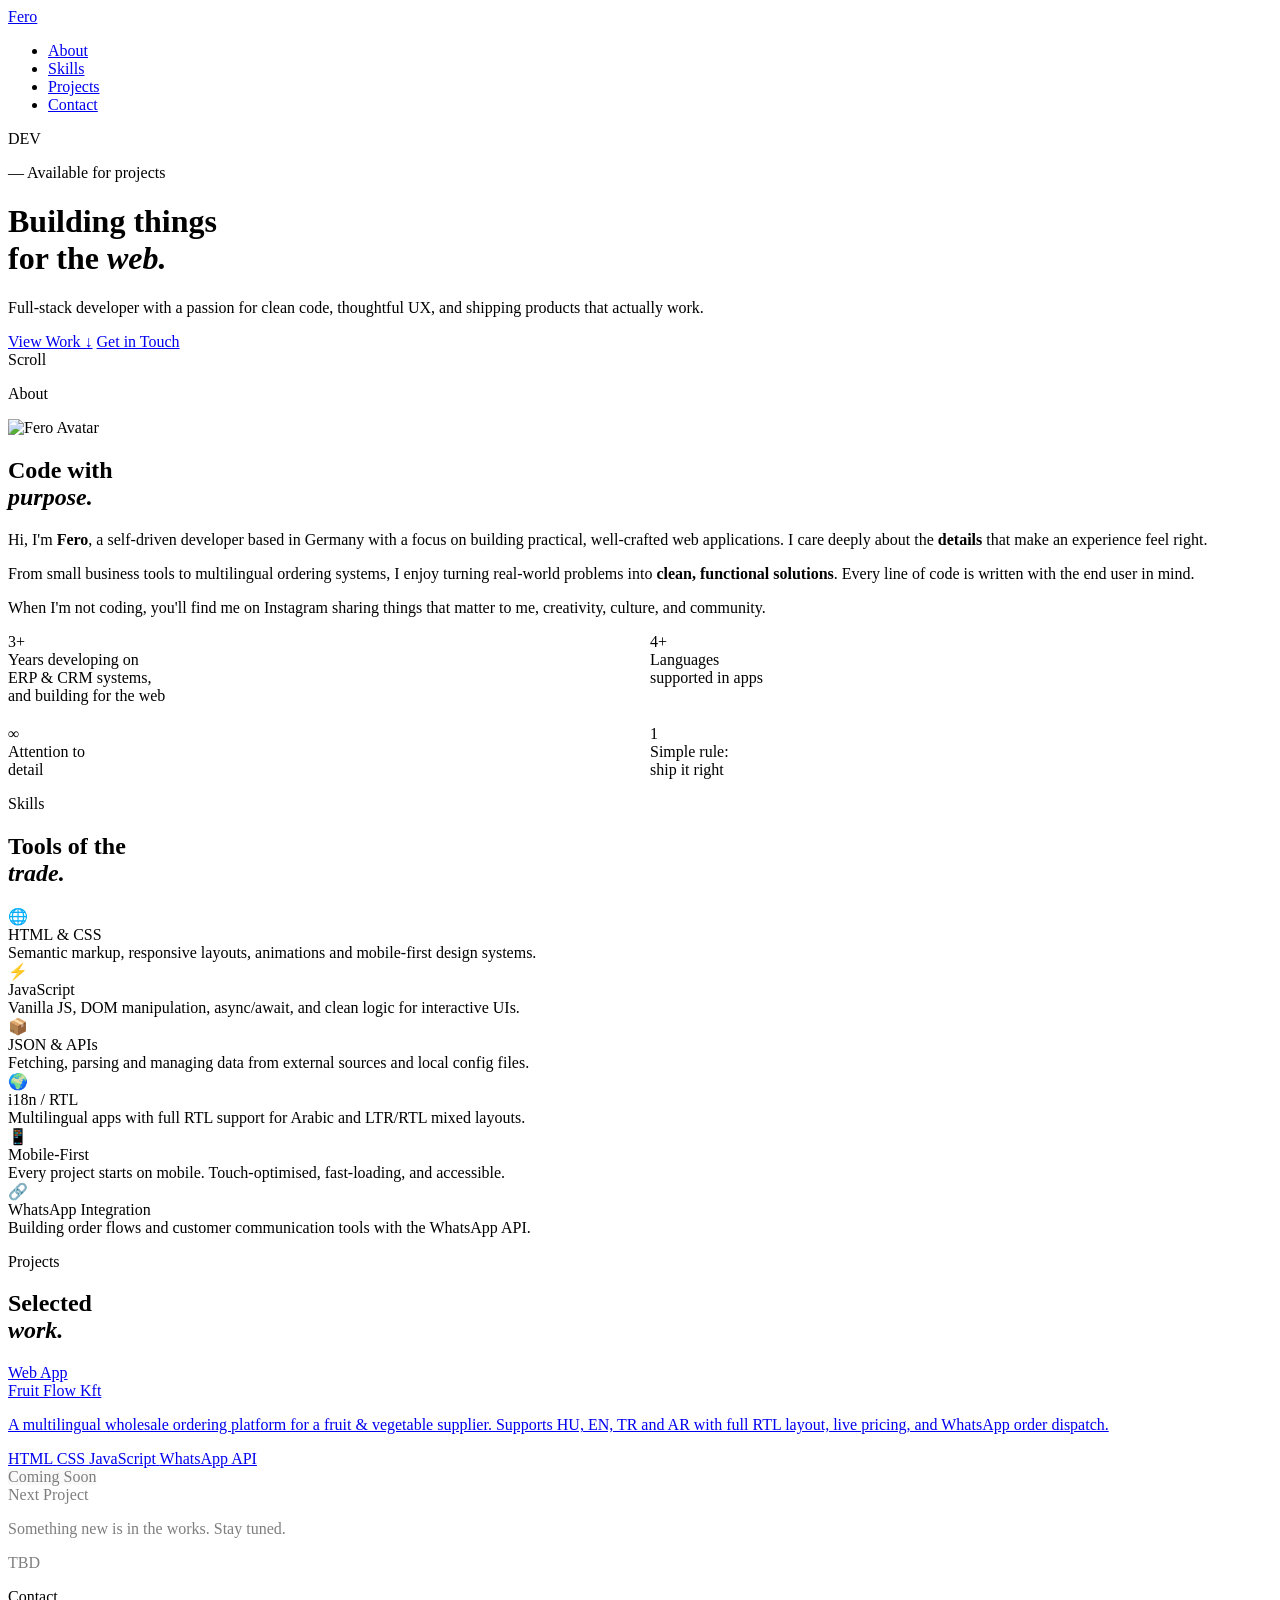
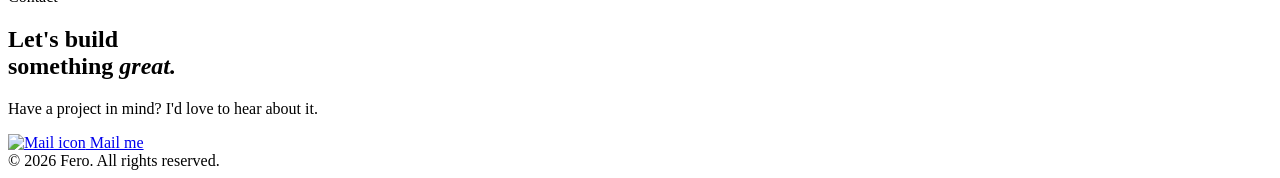
==== index.html @ 8ce37010 "Rename dev.html to index.html" ====
<!DOCTYPE html>
<html lang="en">

<head>
  <meta charset="UTF-8" />
  <meta name="viewport" content="width=device-width, initial-scale=1" />
  <title>Fero — Developer</title>
  <link rel="preconnect" href="https://fonts.googleapis.com">
  <link rel="preconnect" href="https://fonts.gstatic.com" crossorigin>
  <link
    href="https://fonts.googleapis.com/css2?family=DM+Serif+Display:ital@0;1&family=DM+Mono:wght@400;500&family=DM+Sans:wght@300;400;500;600&display=swap"
    rel="stylesheet">
  <link rel="stylesheet" href="CSS/dev.css"/>

</head>

<body>

  <nav id="mainNav">
    <a href="#" class="nav-logo">Fero</a>


    <!-- Switch -->
    <!-- <label class="switch">
    <input type="checkbox" id="mySwitch">
    <span class="slider"></span>
  </label> -->


    <ul class="nav-links">
      <li><a href="#about">About</a></li>
      <li><a href="#skills">Skills</a></li>
      <li><a href="#projects">Projects</a></li>
      <li><a href="#contact">Contact</a></li>
    </ul>
  </nav>

  <div class="hero" id="hero">
    <div class="hero-bg-text">DEV</div>
    <p class="hero-eyebrow">— Available for projects</p>
    <h1 class="hero-title">
      Building things<br>
      for the <em>web.</em>
    </h1>
    <p class="hero-sub">
      Full-stack developer with a passion for clean code, thoughtful UX, and shipping products that actually work.
    </p>
    <div class="hero-actions">
      <a href="#projects" class="btn-primary">View Work ↓</a>
      <a href="#contact" class="btn-outline">Get in Touch</a>
    </div>
    <div class="hero-scroll">
      <div class="scroll-line"></div>
      Scroll
    </div>
  </div>

  <div class="divider"></div>

  <!-- ── ABOUT ── -->
  <section id="about">
    <p class="section-label reveal">About</p>
    <div class="side-by-side" id="stacked">
      <div class="block stacked">
        <div class="block"> <img class="avatar-reveal" id="imageFrame" src="images/Frame5.png" alt="Fero Avatar"> </div>
        <div class="block">
          <h2 class="about-heading reveal">Code with<br><em>purpose.</em></h2>
        </div>
      </div>

      <div class="block stacked - about-body" id="stacked">
        <div class="about-me">
          <p>
            Hi, I'm <strong>Fero</strong>, a self-driven developer based in Germany with a focus on building practical,
            well-crafted web applications. I care deeply about the <strong>details</strong> that make an experience feel
            right.
          </p>
          <p>
            From small business tools to multilingual ordering systems, I enjoy turning real-world problems into
            <strong>clean, functional solutions</strong>. Every line of code is written with the end user in mind.
          </p>
          <p>
            When I'm not coding, you'll find me on Instagram sharing things that matter to me, creativity, culture, and
            community.
          </p>
        </div>

      </div>

    </div>
    <div class="block stacked" id="stacked">
      <div class="about-right" style="row-gap: 20px; gap: 20px; display: grid; grid-template-columns: repeat(2, 1fr);">
        <div class="fact">
          <div class="fact-number">3<span>+</span></div>
          <div class="fact-label">Years developing on<br>ERP & CRM systems,</div>
          <div class="fact-label">and building for the web</div>
        </div>
        <div class="fact">
          <div class="fact-number">4+</div>
          <div class="fact-label">Languages<br>supported in apps</div>
        </div>
        <div class="fact">
          <div class="fact-number">∞</div>
          <div class="fact-label">Attention to<br>detail</div>
        </div>
        <div class="fact">
          <div class="fact-number">1</div>
          <div class="fact-label">Simple rule:<br>ship it right</div>
        </div>
      </div>
    </div>
    <!-- <div class="block stacked">Block 3 (Stacked)</div> -->


  </section>

  <div class="divider"></div>

  <!-- ── SKILLS ── -->
  <section id="skills">
    <p class="section-label reveal">Skills</p>
    <h2 class="skills-heading reveal">
      Tools of the<br><em>trade.</em>
    </h2>
    <div class="skills-list reveal">
      <div class="skill-item">
        <span class="skill-icon">🌐</span>
        <div class="skill-name">HTML & CSS</div>
        <div class="skill-desc">Semantic markup, responsive layouts, animations and mobile-first design systems.</div>
      </div>
      <div class="skill-item">
        <span class="skill-icon">⚡</span>
        <div class="skill-name">JavaScript</div>
        <div class="skill-desc">Vanilla JS, DOM manipulation, async/await, and clean logic for interactive UIs.</div>
      </div>
      <div class="skill-item">
        <span class="skill-icon">📦</span>
        <div class="skill-name">JSON & APIs</div>
        <div class="skill-desc">Fetching, parsing and managing data from external sources and local config files.</div>
      </div>
      <div class="skill-item">
        <span class="skill-icon">🌍</span>
        <div class="skill-name">i18n / RTL</div>
        <div class="skill-desc">Multilingual apps with full RTL support for Arabic and LTR/RTL mixed layouts.</div>
      </div>
      <div class="skill-item">
        <span class="skill-icon">📱</span>
        <div class="skill-name">Mobile-First</div>
        <div class="skill-desc">Every project starts on mobile. Touch-optimised, fast-loading, and accessible.</div>
      </div>
      <div class="skill-item">
        <span class="skill-icon">🔗</span>
        <div class="skill-name">WhatsApp Integration</div>
        <div class="skill-desc">Building order flows and customer communication tools with the WhatsApp API.</div>
      </div>
    </div>
  </section>

  <!-- ── PROJECTS ── -->
  <section id="projects">
    <p class="section-label reveal">Projects</p>
    <h2 class="projects-heading reveal">
      Selected<br><em>work.</em>
    </h2>
    <div class="projects-grid">
      <a href="https://www.fruit-flow.com" class="project-card reveal">
        <span class="project-tag">Web App</span>
        <div class="project-name">Fruit Flow Kft</div>
        <p class="project-desc">
          A multilingual wholesale ordering platform for a fruit &amp; vegetable supplier. Supports HU, EN, TR and AR
          with full RTL layout, live pricing, and WhatsApp order dispatch.
        </p>
        <div class="project-stack">
          <span class="stack-tag">HTML</span>
          <span class="stack-tag">CSS</span>
          <span class="stack-tag">JavaScript</span>
          <span class="stack-tag">WhatsApp API</span>
        </div>
      </a>
      <div class="project-card reveal" style="opacity:0.5; cursor:default;">
        <span class="project-tag" style="background:rgba(0,0,0,0.04);color:var(--muted);">Coming Soon</span>
        <div class="project-name" style="color:var(--muted);">Next Project</div>
        <p class="project-desc">Something new is in the works. Stay tuned.</p>
        <div class="project-stack">
          <span class="stack-tag">TBD</span>
        </div>
      </div>
    </div>
  </section>

  <div class="divider"></div>

  <!-- ── CONTACT ── -->
  <section id="contact">
    <p class="section-label reveal">Contact</p>
    <h2 class="contact-heading reveal">
      Let's build<br>something <em>great.</em>
    </h2>
    <p class="contact-sub reveal">Have a project in mind? I'd love to hear about it.</p>
    <div class="contact-links reveal">
      <a href="mailto:fero@dev-me.fruit-flow.com" class="contact-link">
        <img src="images/mail.png" width="24" height="24" alt="Mail icon">
        Mail me
      </a>
    </div>
  </section>

  <footer>
    <span class="footer-copy">© 2026 Fero. All rights reserved.</span>
  </footer>

  <script>
    const nav = document.getElementById('mainNav');
    window.addEventListener('scroll', () => {
      nav.classList.toggle('scrolled', window.scrollY > 40);
    }, { passive: true });

    const reveals = document.querySelectorAll('.reveal');
    const observer = new IntersectionObserver((entries) => {
      entries.forEach((entry, i) => {
        if (entry.isIntersecting) {
          setTimeout(() => entry.target.classList.add('visible'), i * 80);
          observer.unobserve(entry.target);
        }
      });
    }, { threshold: 0.12 });

    reveals.forEach(el => observer.observe(el));

    /*
      if (window.innerWidth <= 768) {
          document.getElementById("imageFrame").style.width = "100%"; // Change to desktop-optimized image
          refresh();
          // document.getElementsByClassName("avatar-reveal")[0].style.width = "100%";
      } else {
          document.getElementById("imageFrame").style.width = "30%"; // Change to desktop-optimized image
          refresh();
      }
    */
    /*
    window.addEventListener("resize", () => {
      //refresh();
      location.reload();
    });
    */
    function refresh() {
      let isMobile = window.innerWidth < 768;

      window.addEventListener("resize", () => {
        const nowMobile = window.innerWidth < 768;

        if (isMobile !== nowMobile) {
          location.reload();
        }

        isMobile = nowMobile;
      });
    }



    /*
      document.getElementById('mySwitch').addEventListener('change', function() {
        if (this.checked) {
          document.getElementById("stacked").style.backgroundColor = "steelblue"; // Change to mobile-optimized image
        } else {
          document.getElementById("stacked").style.backgroundColor = document.body.style.backgroundColor; // Change to mobile-optimized image
        }
      });
    
    */









    const avatar = document.querySelector('.avatar-reveal');
    avatar.addEventListener('click', (e) => {
      e.stopPropagation();
      avatar.classList.toggle('active');
    });

    document.addEventListener('click', () => {
      avatar.classList.remove('active');
    });






  </script>
</body>

</html>
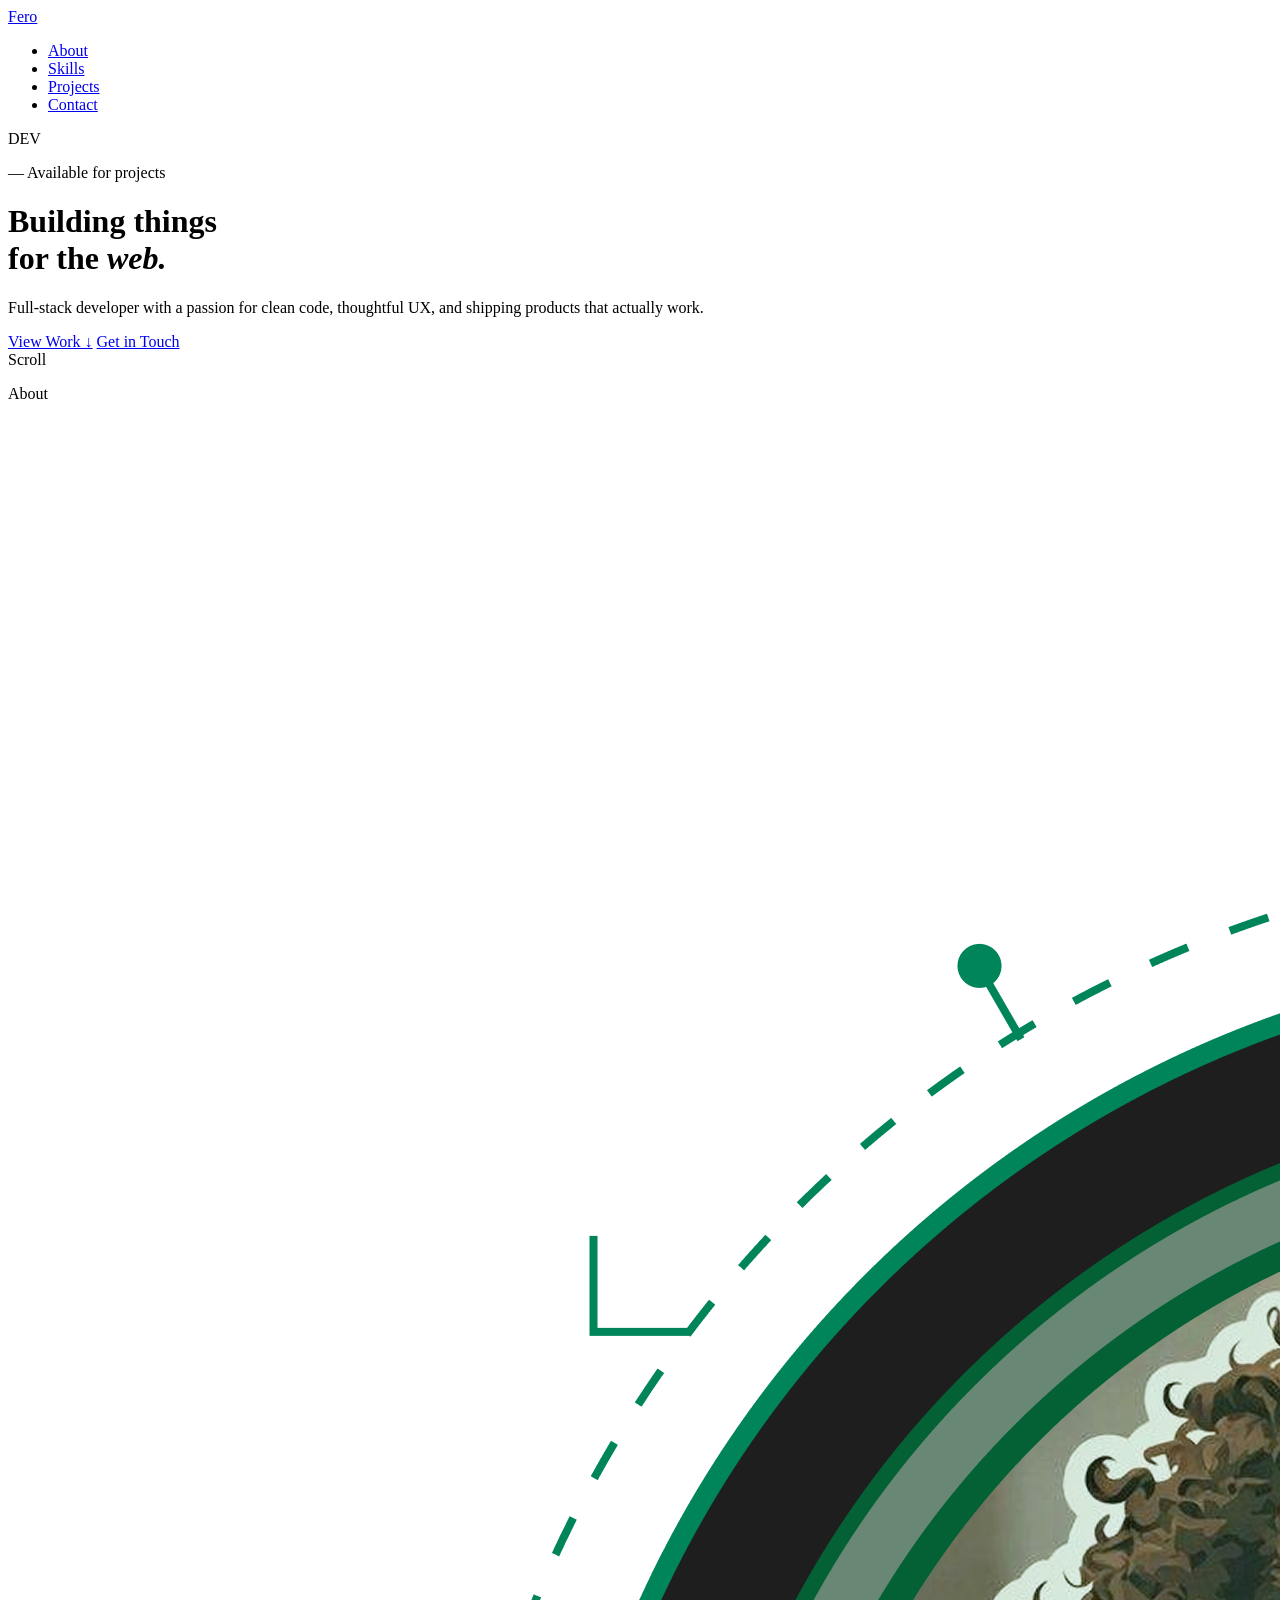
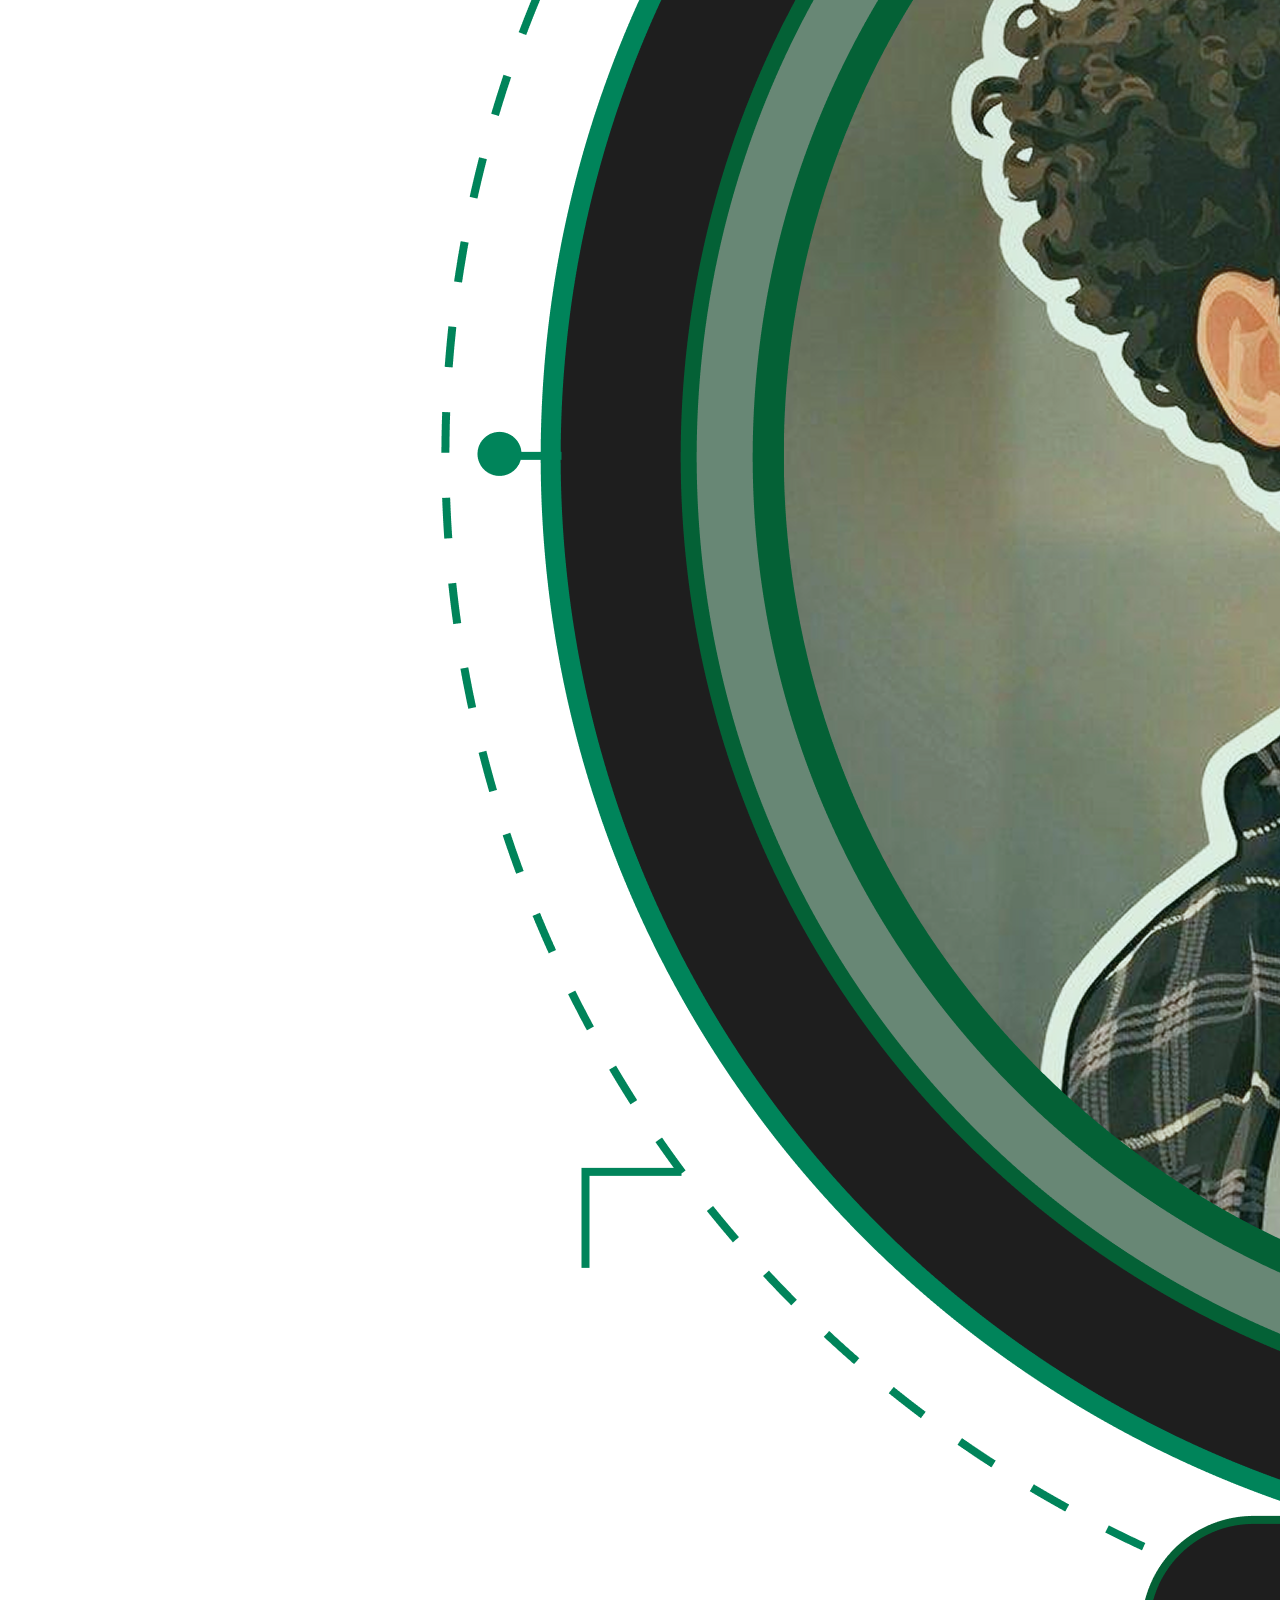
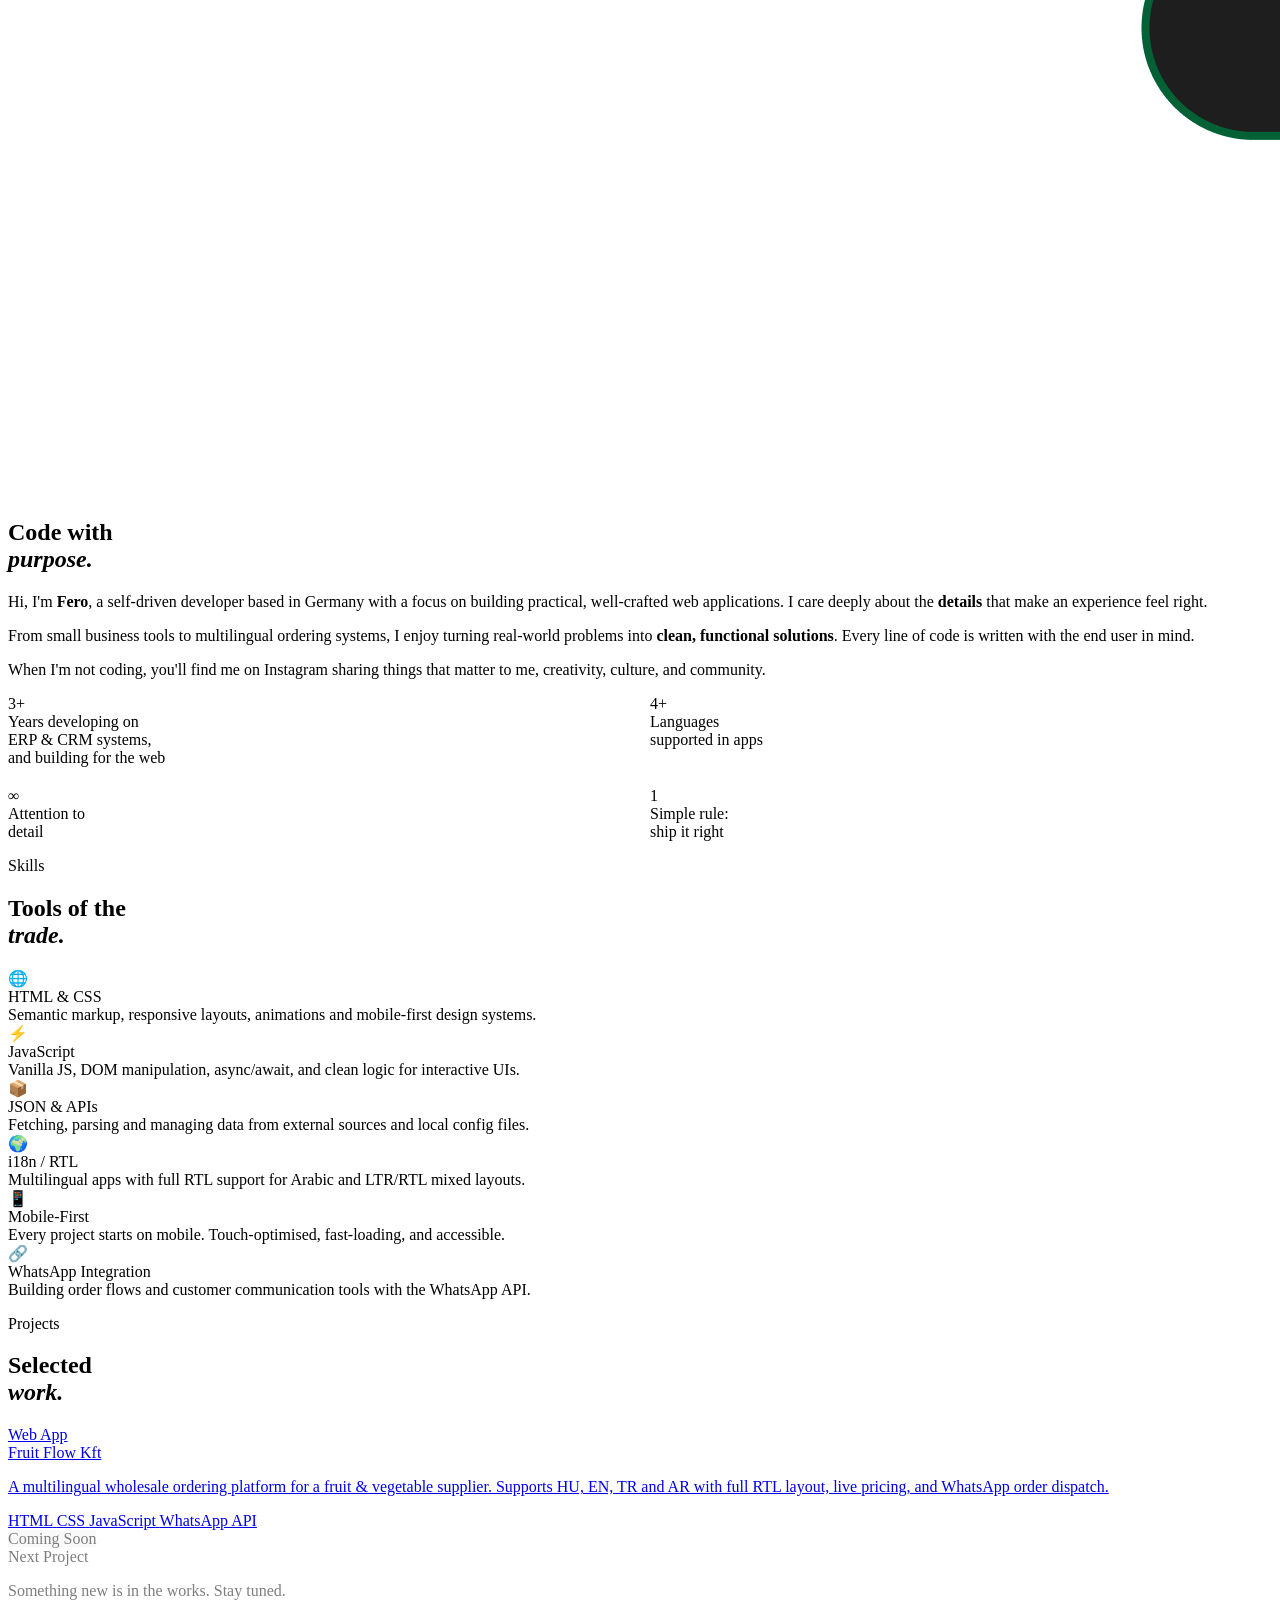
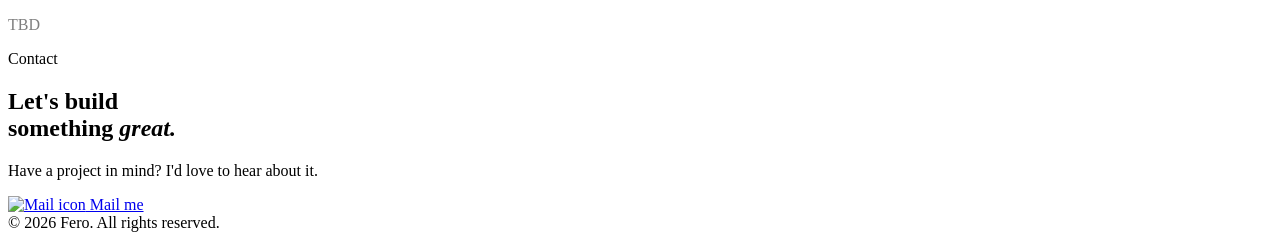
==== commit e6f9cfaf: "Fix HTML encoding issues in index.html" ====
--- a/index.html
+++ b/index.html
@@ -62,7 +62,7 @@
     <p class="section-label reveal">About</p>
     <div class="side-by-side" id="stacked">
       <div class="block stacked">
-        <div class="block"> <img class="avatar-reveal" id="imageFrame" src="images/Frame5.png" alt="Fero Avatar"> </div>
+        <div class="block"> <img class="avatar-reveal" id="imageFrame" src="Frame5.png" alt="Fero Avatar"> </div>
         <div class="block">
           <h2 class="about-heading reveal">Code with<br><em>purpose.</em></h2>
         </div>
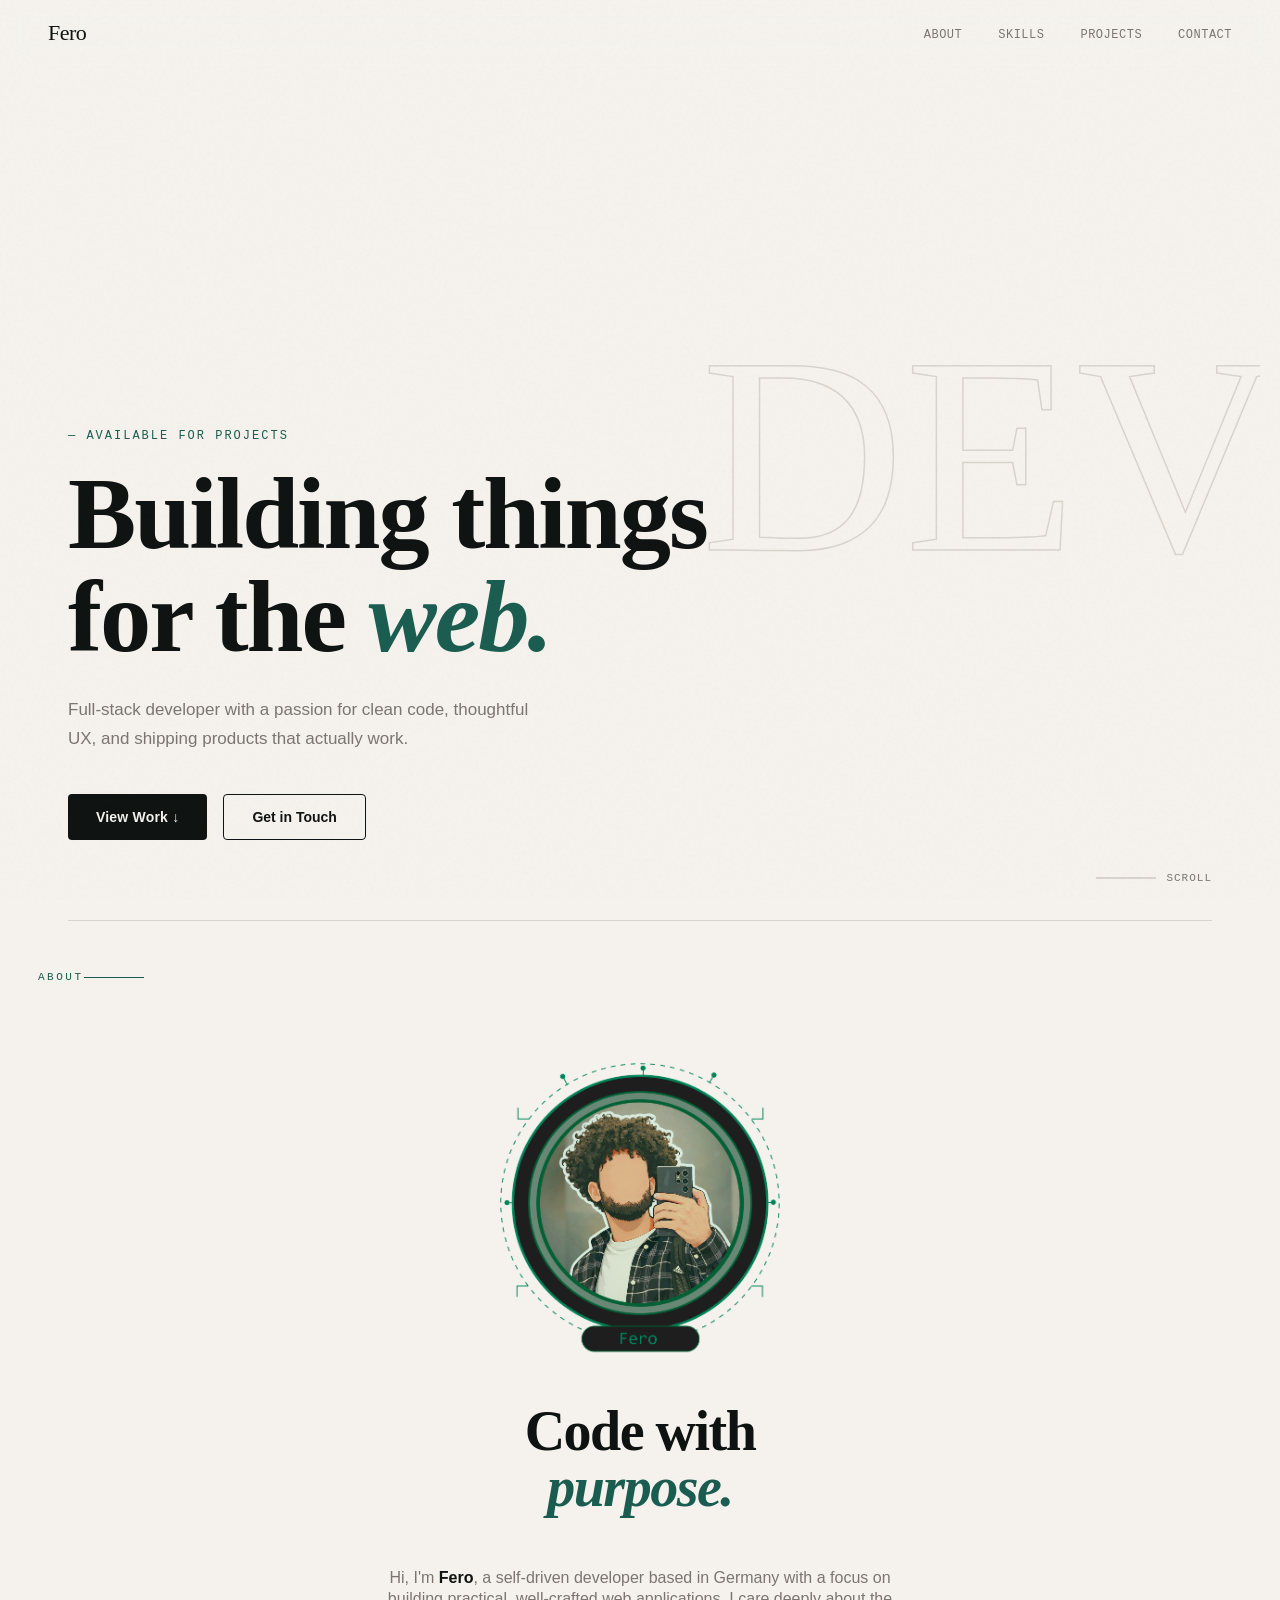
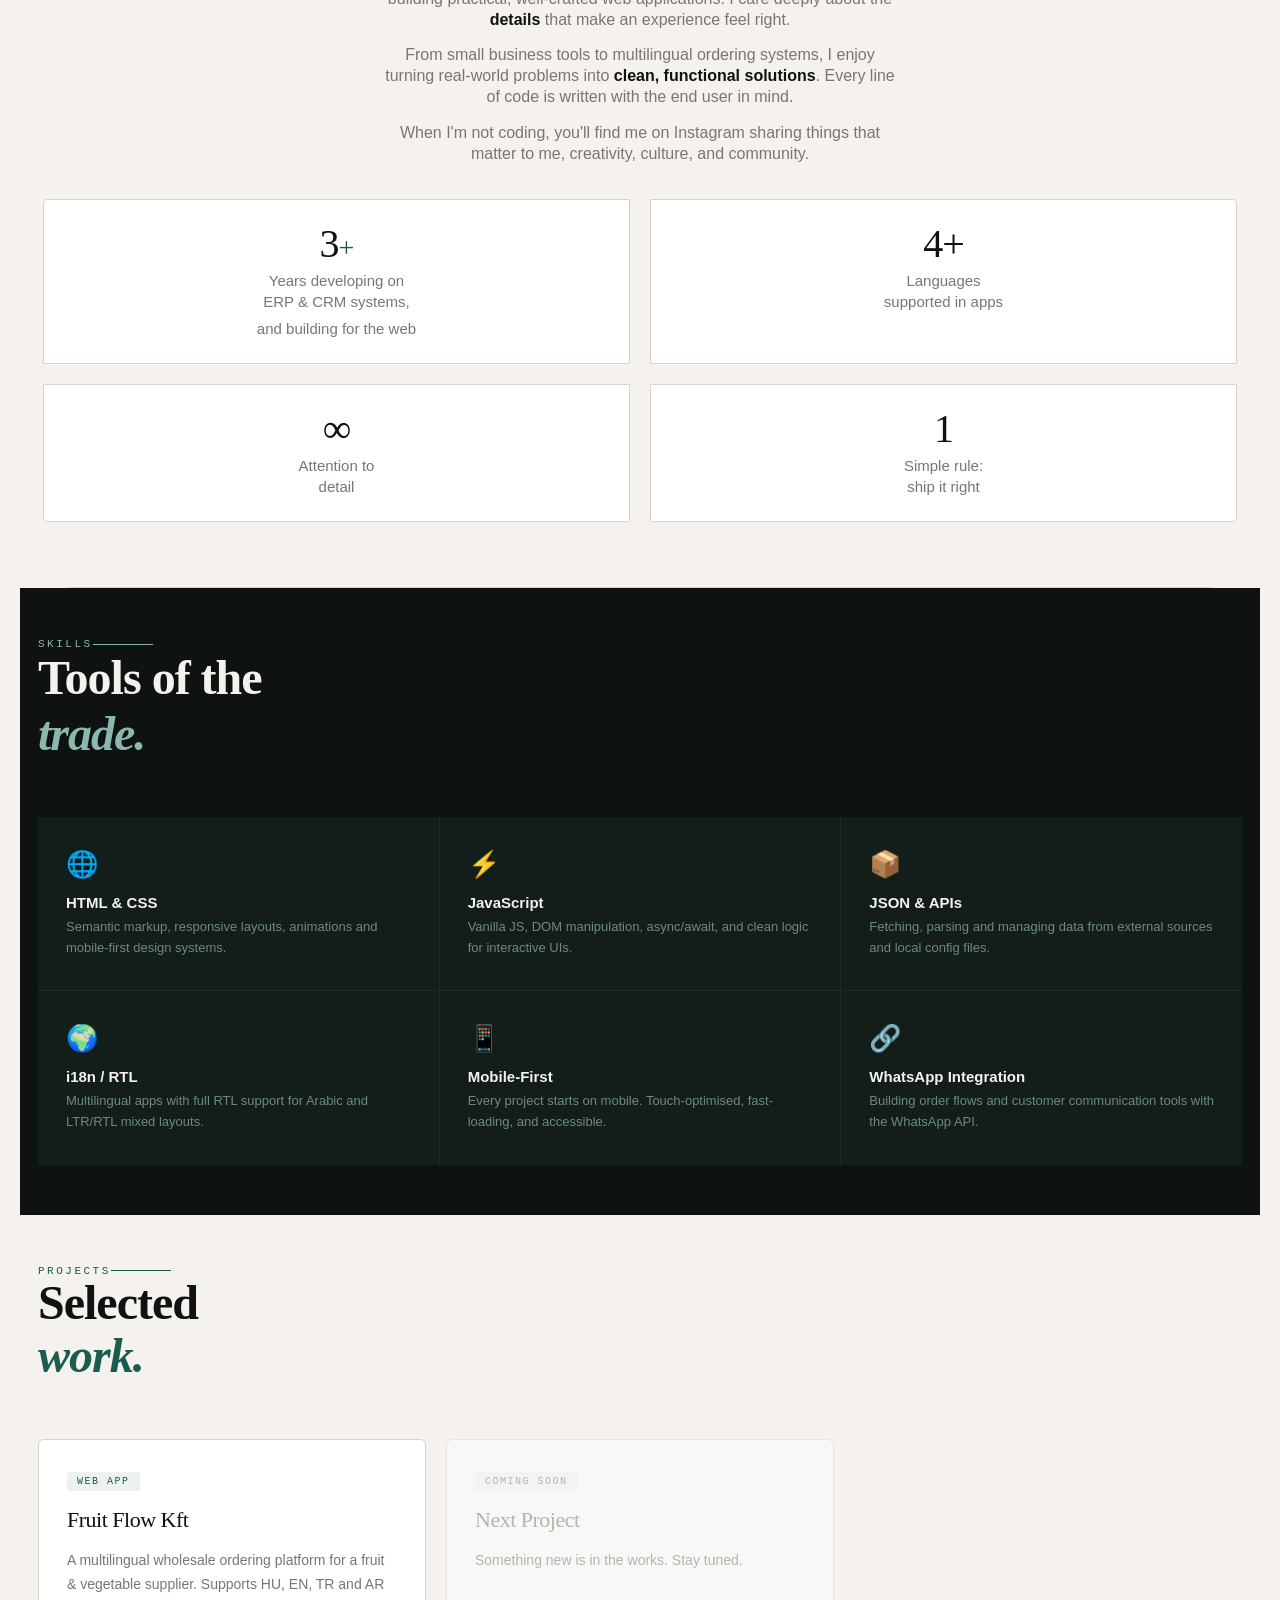
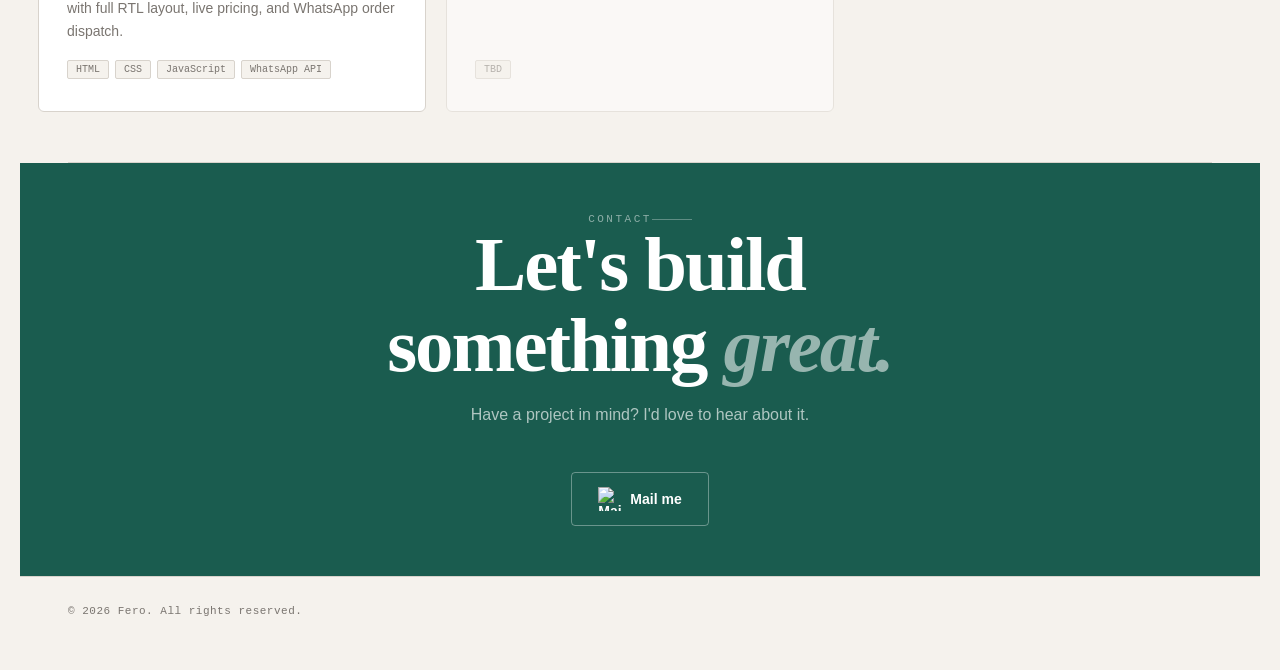
==== commit 12fe5a97: "Fix HTML encoding issues in index.html" ====
--- a/index.html
+++ b/index.html
@@ -10,7 +10,7 @@
   <link
     href="https://fonts.googleapis.com/css2?family=DM+Serif+Display:ital@0;1&family=DM+Mono:wght@400;500&family=DM+Sans:wght@300;400;500;600&display=swap"
     rel="stylesheet">
-  <link rel="stylesheet" href="CSS/dev.css"/>
+  <link rel="stylesheet" href="dev.css"/>
 
 </head>
 
--- a/dev.css
+++ b/dev.css
@@ -0,0 +1,913 @@
+:root {
+      --ink: #0e1210;
+      --paper: #f5f2ed;
+      --accent: #1a5c4f;
+      --accent2: #c8522a;
+      --muted: #7a7570;
+      --line: #d8d3cc;
+      --card: #ffffff;
+    }
+
+    *,
+    *::before,
+    *::after {
+      box-sizing: border-box;
+      margin: 0;
+      padding: 0;
+    }
+
+    html {
+      scroll-behavior: smooth;
+    }
+
+    body {
+      padding: 20px;
+      font-family: 'DM Sans', sans-serif;
+      background: var(--paper);
+      color: var(--ink);
+      overflow-x: hidden;
+    }
+
+    body::before {
+      content: '';
+      position: fixed;
+      inset: 0;
+      background-image: url("data:image/svg+xml,%3Csvg viewBox='0 0 256 256' xmlns='http://www.w3.org/2000/svg'%3E%3Cfilter id='noise'%3E%3CfeTurbulence type='fractalNoise' baseFrequency='0.9' numOctaves='4' stitchTiles='stitch'/%3E%3C/filter%3E%3Crect width='100%25' height='100%25' filter='url(%23noise)' opacity='0.04'/%3E%3C/svg%3E");
+      pointer-events: none;
+      z-index: 999;
+      opacity: 0.5;
+    }
+
+    nav {
+      position: fixed;
+      top: 0;
+      left: 0;
+      right: 0;
+      z-index: 100;
+      display: flex;
+      align-items: center;
+      justify-content: space-between;
+      padding: 20px 48px;
+      background: rgba(245, 242, 237, 0.85);
+      backdrop-filter: blur(12px);
+      border-bottom: 1px solid transparent;
+      transition: border-color 0.3s;
+    }
+
+    nav.scrolled {
+      border-bottom-color: var(--line);
+    }
+
+    .nav-logo {
+      font-family: 'DM Serif Display', serif;
+      font-size: 22px;
+      color: var(--ink);
+      text-decoration: none;
+      letter-spacing: -0.5px;
+    }
+
+    .nav-logo span {
+      color: var(--accent);
+    }
+
+    .nav-links {
+      display: flex;
+      gap: 36px;
+      list-style: none;
+    }
+
+    .nav-links a {
+      font-family: 'DM Mono', monospace;
+      font-size: 12px;
+      font-weight: 500;
+      text-decoration: none;
+      color: var(--muted);
+      letter-spacing: 0.5px;
+      text-transform: uppercase;
+      transition: color 0.2s;
+    }
+
+    .nav-links a:hover {
+      color: var(--ink);
+    }
+
+    .hero {
+      min-height: 100vh;
+      display: flex;
+      flex-direction: column;
+      justify-content: flex-end;
+      padding: 0 48px 80px;
+      position: relative;
+      overflow: hidden;
+    }
+
+    .hero-bg-text {
+      position: absolute;
+      top: 50%;
+      right: -20px;
+      transform: translateY(-55%);
+      font-family: 'DM Serif Display', serif;
+      font-size: clamp(160px, 22vw, 320px);
+      color: transparent;
+      -webkit-text-stroke: 1.5px var(--line);
+      line-height: 1;
+      user-select: none;
+      pointer-events: none;
+      animation: fadeInBg 1.2s ease forwards;
+      opacity: 0;
+    }
+
+    @keyframes fadeInBg {
+      to {
+        opacity: 1;
+      }
+    }
+
+    .hero-eyebrow {
+      font-family: 'DM Mono', monospace;
+      font-size: 12px;
+      color: var(--accent);
+      letter-spacing: 2px;
+      text-transform: uppercase;
+      margin-bottom: 20px;
+      opacity: 0;
+      animation: slideUp 0.7s 0.2s ease forwards;
+    }
+
+    .hero-title {
+      font-family: 'DM Serif Display', serif;
+      font-size: clamp(52px, 8vw, 108px);
+      line-height: 1.0;
+      letter-spacing: -2px;
+      color: var(--ink);
+      max-width: 900px;
+      opacity: 0;
+      animation: slideUp 0.7s 0.35s ease forwards;
+    }
+
+    .hero-title em {
+      font-style: italic;
+      color: var(--accent);
+    }
+
+    .hero-sub {
+      margin-top: 28px;
+      font-size: 17px;
+      font-weight: 300;
+      color: var(--muted);
+      max-width: 480px;
+      line-height: 1.7;
+      opacity: 0;
+      animation: slideUp 0.7s 0.5s ease forwards;
+    }
+
+    .hero-actions {
+      margin-top: 40px;
+      display: flex;
+      gap: 16px;
+      flex-wrap: wrap;
+      opacity: 0;
+      animation: slideUp 0.7s 0.65s ease forwards;
+    }
+
+    .btn-primary {
+      display: inline-flex;
+      align-items: center;
+      gap: 8px;
+      padding: 14px 28px;
+      background: var(--ink);
+      color: var(--paper);
+      text-decoration: none;
+      font-weight: 600;
+      font-size: 14px;
+      border-radius: 4px;
+      transition: background 0.2s, transform 0.15s;
+      letter-spacing: 0.2px;
+    }
+
+    .btn-primary:hover {
+      background: var(--accent);
+      transform: translateY(-1px);
+    }
+
+    .btn-outline {
+      display: inline-flex;
+      align-items: center;
+      gap: 8px;
+      padding: 14px 28px;
+      border: 1.5px solid var(--ink);
+      color: var(--ink);
+      text-decoration: none;
+      font-weight: 600;
+      font-size: 14px;
+      border-radius: 4px;
+      transition: border-color 0.2s, color 0.2s, transform 0.15s;
+    }
+
+    .btn-outline:hover {
+      border-color: var(--accent);
+      color: var(--accent);
+      transform: translateY(-1px);
+    }
+
+    .hero-scroll {
+      position: absolute;
+      bottom: 36px;
+      right: 48px;
+      display: flex;
+      align-items: center;
+      gap: 10px;
+      font-family: 'DM Mono', monospace;
+      font-size: 11px;
+      color: var(--muted);
+      letter-spacing: 1px;
+      text-transform: uppercase;
+      opacity: 0;
+      animation: fadeIn 1s 1.2s ease forwards;
+    }
+
+    .scroll-line {
+      width: 60px;
+      height: 2px;
+      background: var(--line);
+      position: relative;
+      overflow: hidden;
+    }
+
+    .scroll-line::after {
+      content: '';
+      position: absolute;
+      top: 0;
+      left: -100%;
+      width: 100%;
+      height: 100%;
+      background: var(--accent);
+      animation: lineScroll 2s 1.5s ease-in-out infinite;
+    }
+
+    @keyframes lineScroll {
+      to {
+        left: 100%;
+      }
+    }
+
+    @keyframes slideUp {
+      from {
+        opacity: 0;
+        transform: translateY(24px);
+      }
+
+      to {
+        opacity: 1;
+        transform: translateY(0);
+      }
+    }
+
+    @keyframes fadeIn {
+      to {
+        opacity: 1;
+      }
+    }
+
+    .divider {
+      height: 1px;
+      background: var(--line);
+      margin: 0 48px;
+    }
+
+    section {
+      padding: 50px 18px;
+    }
+
+    .section-label {
+      font-family: 'DM Mono', monospace;
+      font-size: 11px;
+      color: var(--accent);
+      letter-spacing: 2.5px;
+      text-transform: uppercase;
+      /* margin-bottom: 24px; */
+      display: flex;
+      align-items: center;
+      /* gap: 5px; */
+    }
+
+    .section-label::after {
+      content: '';
+      flex: 1;
+      max-width: 60px;
+      height: 1px;
+      background: var(--accent);
+    }
+
+    /* ── ABOUT ── */
+    .about-grid {
+      display: grid;
+      grid-template-columns: 1fr 1fr;
+      gap: 40px;
+      align-items: start;
+    }
+
+    .about-heading {
+      font-family: 'DM Serif Display', serif;
+      font-size: clamp(36px, 5vw, 56px);
+      line-height: 1;
+      letter-spacing: -1.5px;
+      color: var(--ink);
+      margin-bottom: 28px;
+    }
+
+    .about-heading em {
+      font-style: italic;
+      color: var(--accent);
+    }
+
+    .about-body p {
+      font-size: 16px;
+      font-weight: 300;
+      color: var(--muted);
+      line-height: 1.3;
+      margin-bottom: 15px;
+    }
+
+    .about-body p strong {
+      color: var(--ink);
+      font-weight: 600;
+    }
+
+    @media (max-width: 768px) {
+      .about-right {
+        grid-template-columns: 1fr !important;
+      }
+
+
+
+
+
+      
+      section:has(.avatar-reveal.active)::before {
+        content: '';
+        position: fixed;
+        inset: 0;
+        background: rgba(0, 0, 0, 0.2);
+        backdrop-filter: blur(5px);
+        z-index: 5;
+        pointer-events: none;
+      }
+      .avatar-reveal.active {
+        transform: scale(2);
+        z-index: 10;
+      }
+
+    }
+
+
+    .fact-grid {
+      display: grid;
+      grid-template-columns: 1fr 1fr;
+      gap: 2px;
+    }
+
+    .fact {
+      padding: 24px;
+      background: var(--card);
+      border: 1px solid var(--line);
+    }
+
+    .fact:first-child {
+      border-radius: 4px 0 0 0;
+    }
+
+    .fact:nth-child(2) {
+      border-radius: 0 4px 0 0;
+    }
+
+    .fact:nth-child(3) {
+      border-radius: 0 0 0 4px;
+    }
+
+    .fact:last-child {
+      border-radius: 0 0 4px 0;
+    }
+
+    .fact-number {
+      font-family: 'DM Serif Display', serif;
+      font-size: 40px;
+      color: var(--ink);
+      line-height: 1;
+      letter-spacing: -1px;
+    }
+
+    .fact-number span {
+      color: var(--accent);
+      font-size: 28px;
+    }
+
+    .fact-label {
+      font-size: 15px;
+      color: var(--muted);
+      margin-top: 6px;
+      font-weight: 400;
+      line-height: 1.4;
+    }
+
+    /* ── SKILLS ── */
+    #skills {
+      background: var(--ink);
+    }
+
+    #skills .section-label {
+      color: #8ab8b0;
+    }
+
+    #skills .section-label::after {
+      background: #8ab8b0;
+    }
+
+    .skills-heading {
+      font-family: 'DM Serif Display', serif;
+      font-size: clamp(32px, 4vw, 48px);
+      color: var(--paper);
+      letter-spacing: -1px;
+      margin-bottom: 56px;
+      line-height: 1.15;
+    }
+
+    .skills-heading em {
+      color: #8ab8b0;
+      font-style: italic;
+    }
+
+    .skills-list {
+      display: grid;
+      grid-template-columns: repeat(3, 1fr);
+      gap: 1px;
+      background: #1e2a27;
+    }
+
+    .skill-item {
+      padding: 32px 28px;
+      background: #131d1a;
+      transition: background 0.2s;
+      position: relative;
+      overflow: hidden;
+    }
+
+    .skill-item::before {
+      content: '';
+      position: absolute;
+      top: 0;
+      left: 0;
+      width: 3px;
+      height: 0;
+      background: var(--accent);
+      transition: height 0.3s ease;
+    }
+
+    .skill-item:hover {
+      background: #1a2925;
+    }
+
+    .skill-item:hover::before {
+      height: 100%;
+    }
+
+    .skill-icon {
+      font-size: 26px;
+      margin-bottom: 14px;
+      display: block;
+    }
+
+    .skill-name {
+      font-weight: 600;
+      font-size: 15px;
+      color: var(--paper);
+      margin-bottom: 6px;
+    }
+
+    .skill-desc {
+      font-size: 13px;
+      color: #6b8a84;
+      line-height: 1.6;
+    }
+
+    /* ── PROJECTS ── */
+    .projects-heading {
+      font-family: 'DM Serif Display', serif;
+      font-size: clamp(32px, 4vw, 48px);
+      letter-spacing: -1px;
+      color: var(--ink);
+      margin-bottom: 56px;
+      line-height: 1.1;
+    }
+
+    .projects-heading em {
+      font-style: italic;
+      color: var(--accent);
+    }
+
+    .projects-grid {
+      display: grid;
+      grid-template-columns: repeat(3, 1fr);
+      gap: 20px;
+    }
+
+    .project-card {
+      background: var(--card);
+      border: 1px solid var(--line);
+      border-radius: 6px;
+      padding: 32px 28px;
+      text-decoration: none;
+      color: var(--ink);
+      display: flex;
+      flex-direction: column;
+      gap: 16px;
+      transition: transform 0.2s, box-shadow 0.2s, border-color 0.2s;
+      position: relative;
+      overflow: hidden;
+    }
+
+    .project-card::after {
+      content: '↗';
+      position: absolute;
+      top: 24px;
+      right: 24px;
+      font-size: 18px;
+      color: var(--muted);
+      opacity: 0;
+      transform: translate(-4px, 4px);
+      transition: opacity 0.2s, transform 0.2s;
+    }
+
+    .project-card:hover {
+      transform: translateY(-4px);
+      box-shadow: 0 16px 40px rgba(0, 0, 0, 0.08);
+      border-color: var(--accent);
+    }
+
+    .project-card:hover::after {
+      opacity: 1;
+      transform: translate(0, 0);
+    }
+
+    .project-tag {
+      font-family: 'DM Mono', monospace;
+      font-size: 10px;
+      letter-spacing: 1.5px;
+      text-transform: uppercase;
+      color: var(--accent);
+      background: rgba(26, 92, 79, 0.08);
+      padding: 4px 10px;
+      border-radius: 2px;
+      display: inline-block;
+      width: fit-content;
+    }
+
+    .project-name {
+      font-family: 'DM Serif Display', serif;
+      font-size: 22px;
+      letter-spacing: -0.5px;
+      color: var(--ink);
+      line-height: 1.2;
+    }
+
+    .project-desc {
+      font-size: 14px;
+      color: var(--muted);
+      line-height: 1.7;
+      font-weight: 300;
+    }
+
+    .project-stack {
+      display: flex;
+      flex-wrap: wrap;
+      gap: 6px;
+      margin-top: auto;
+    }
+
+    .stack-tag {
+      font-family: 'DM Mono', monospace;
+      font-size: 10px;
+      padding: 3px 8px;
+      background: var(--paper);
+      border: 1px solid var(--line);
+      border-radius: 2px;
+      color: var(--muted);
+    }
+
+    /* ── CONTACT ── */
+    #contact {
+      background: var(--accent);
+      text-align: center;
+    }
+
+    #contact .section-label {
+      color: rgba(255, 255, 255, 0.5);
+      justify-content: center;
+    }
+
+    #contact .section-label::after {
+      background: rgba(255, 255, 255, 0.3);
+      max-width: 40px;
+    }
+
+    .contact-heading {
+      font-family: 'DM Serif Display', serif;
+      font-size: clamp(40px, 6vw, 80px);
+      color: #fff;
+      letter-spacing: -2px;
+      line-height: 1.05;
+      margin-bottom: 20px;
+    }
+
+    .contact-heading em {
+      font-style: italic;
+      color: rgba(255, 255, 255, 0.55);
+    }
+
+    .contact-sub {
+      font-size: 16px;
+      color: rgba(255, 255, 255, 0.65);
+      margin-bottom: 48px;
+      font-weight: 300;
+    }
+
+    .contact-links {
+      display: flex;
+      justify-content: center;
+      gap: 16px;
+      flex-wrap: wrap;
+    }
+
+    .contact-link {
+      display: inline-flex;
+      align-items: center;
+      gap: 8px;
+      padding: 14px 26px;
+      border: 1.5px solid rgba(255, 255, 255, 0.35);
+      color: #fff;
+      text-decoration: none;
+      font-weight: 600;
+      font-size: 14px;
+      border-radius: 4px;
+      transition: background 0.2s, border-color 0.2s, transform 0.15s;
+    }
+
+    .contact-link:hover {
+      background: rgba(255, 255, 255, 0.15);
+      border-color: rgba(255, 255, 255, 0.7);
+      transform: translateY(-2px);
+    }
+
+    .contact-link.primary-link {
+      background: #fff;
+      color: var(--accent);
+      border-color: #fff;
+    }
+
+    .contact-link.primary-link:hover {
+      background: var(--paper);
+    }
+
+    footer {
+      padding: 28px 48px;
+      display: flex;
+      align-items: center;
+      justify-content: space-between;
+      border-top: 1px solid var(--line);
+    }
+
+    .footer-copy {
+      font-family: 'DM Mono', monospace;
+      font-size: 11px;
+      color: var(--muted);
+      letter-spacing: 0.5px;
+    }
+
+    .footer-made {
+      font-size: 12px;
+      color: var(--muted);
+    }
+
+    .footer-made a {
+      color: var(--accent);
+      text-decoration: none;
+      font-weight: 600;
+    }
+
+    .reveal {
+      opacity: 0;
+      transform: translateY(30px);
+      transition: opacity 0.7s ease, transform 0.7s ease;
+    }
+
+    .reveal.visible {
+      opacity: 1;
+      transform: translateY(0);
+    }
+
+    @media (max-width: 900px) {
+      nav {
+        padding: 18px 24px;
+      }
+
+      .nav-links {
+        display: none;
+      }
+
+      .hero {
+        padding: 0 24px 64px;
+      }
+
+      section {
+        padding: 72px 24px;
+      }
+
+      .divider {
+        margin: 0 24px;
+      }
+
+      .about-grid {
+        grid-template-columns: 1fr;
+        gap: 20px;
+      }
+
+      .skills-list {
+        grid-template-columns: repeat(2, 1fr);
+      }
+
+      .projects-grid {
+        grid-template-columns: 1fr;
+      }
+
+      footer {
+        padding: 24px;
+        flex-direction: column;
+        gap: 8px;
+        text-align: center;
+      }
+
+      .hero-scroll {
+        right: 24px;
+      }
+
+      .hero-bg-text {
+        font-size: 120px;
+      }
+    }
+
+    @media (max-width: 540px) {
+      .skills-list {
+        grid-template-columns: 1fr;
+      }
+
+      .fact-grid {
+        grid-template-columns: 1fr 1fr;
+      }
+    }
+
+
+
+
+
+    .about-me {
+      max-width: 32em;
+      margin: 0 auto;
+      text-align: center;
+      line-height: 1.6;
+    }
+
+
+
+    
+    .avatar-reveal {
+      display: block;
+      width: 100%;
+      max-width: 320px;
+      height: auto;
+      margin: 0 auto;
+      transition: transform 0.3s ease;
+      position: relative;
+    }
+
+    @media (min-width: 768px) {
+      .avatar-reveal {
+        max-width: 380px;
+      }
+
+      section:has(.avatar-reveal:hover)::before {
+        content: '';
+        position: fixed;
+        inset: 0;
+        background: rgba(0, 0, 0, 0.2);
+        backdrop-filter: blur(5px);
+        z-index: 5;
+        pointer-events: none;
+      }
+
+      .avatar-reveal:hover {
+        transform: scale(1.8);
+        z-index: 10;
+      }
+    }
+
+
+
+
+
+
+
+
+
+
+
+
+
+
+
+
+    /* General styling for all blocks */
+    .block {
+      padding: 5px;
+      font-family: Arial, sans-serif;
+      text-align: center;
+      border-radius: 5px;
+    }
+
+    /* Stacked blocks (default block behavior) */
+    .stacked {
+      /* background-color: steelblue; */
+      margin: 10px 0;
+      /* space between stacked blocks */
+    }
+
+    /* Container for side-by-side blocks */
+    .side-by-side {
+      display: flexbox;
+      /* Arrange children in a row */
+      gap: 10px;
+      /* Space between blocks */
+      margin-top: 20px;
+      /* Space above the row */
+    }
+
+
+
+
+    /*-------------------------------------------------------------- switch -------------------------------------------------------------*/
+    /* The switch - the box around the slider */
+    .switch {
+      position: relative;
+      display: inline-block;
+      width: 60px;
+      height: 34px;
+    }
+
+    /* Hide the default checkbox */
+    .switch input {
+      opacity: 0;
+      width: 0;
+      height: 0;
+    }
+
+    /* Slider background */
+    .slider {
+      position: absolute;
+      cursor: pointer;
+      top: 0;
+      left: 0;
+      right: 0;
+      bottom: 0;
+      background-color: #ccc;
+      transition: 0.4s;
+      border-radius: 34px;
+    }
+
+    /* Slider knob */
+    .slider:before {
+      position: absolute;
+      content: "";
+      height: 26px;
+      width: 26px;
+      left: 4px;
+      bottom: 4px;
+      background-color: white;
+      transition: 0.4s;
+      border-radius: 50%;
+    }
+
+    /* Checked state */
+    input:checked+.slider {
+      background-color: #4CAF50;
+    }
+
+    input:checked+.slider:before {
+      transform: translateX(26px);
+    }
+
+    /* Optional: focus outline for accessibility */
+    input:focus+.slider {
+      box-shadow: 0 0 2px #4CAF50;
+    }
+
+    /* -------------------------------------------------------------- switch ------------------------------------------------------------- */
+  
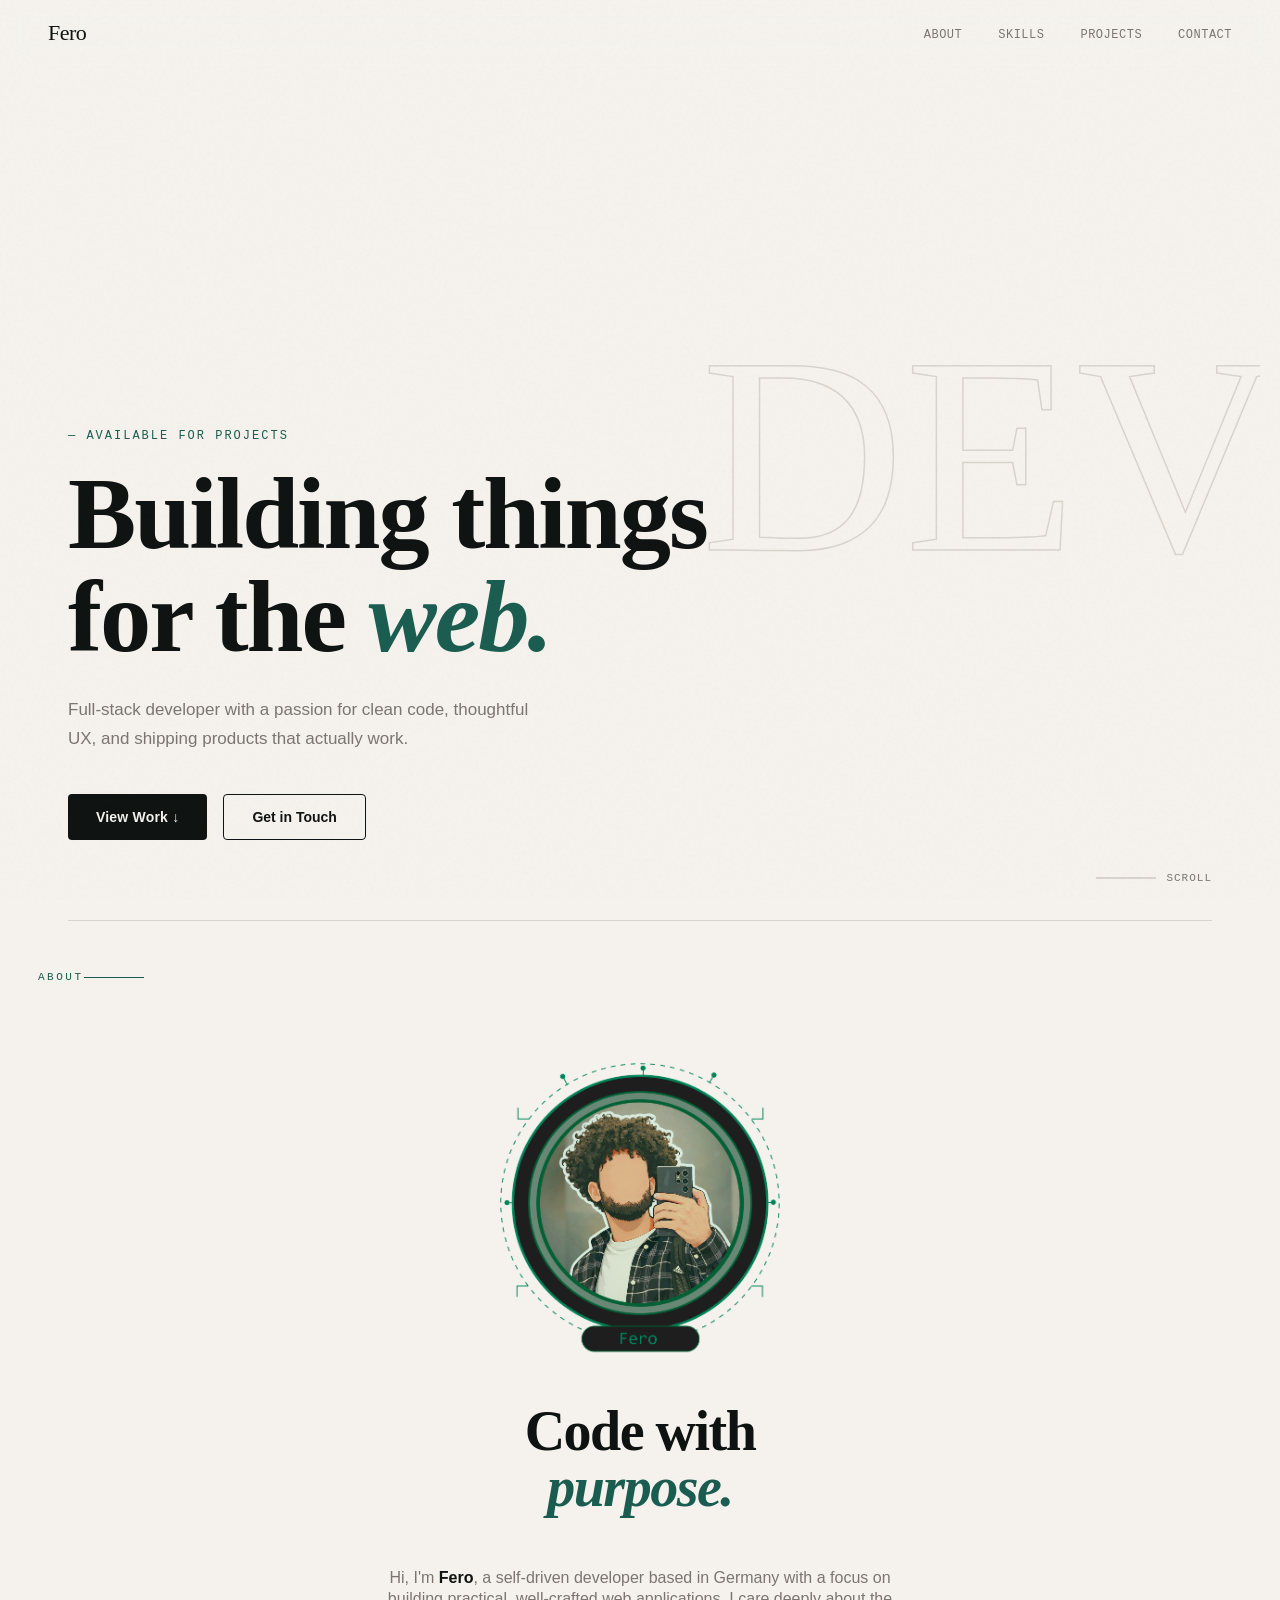
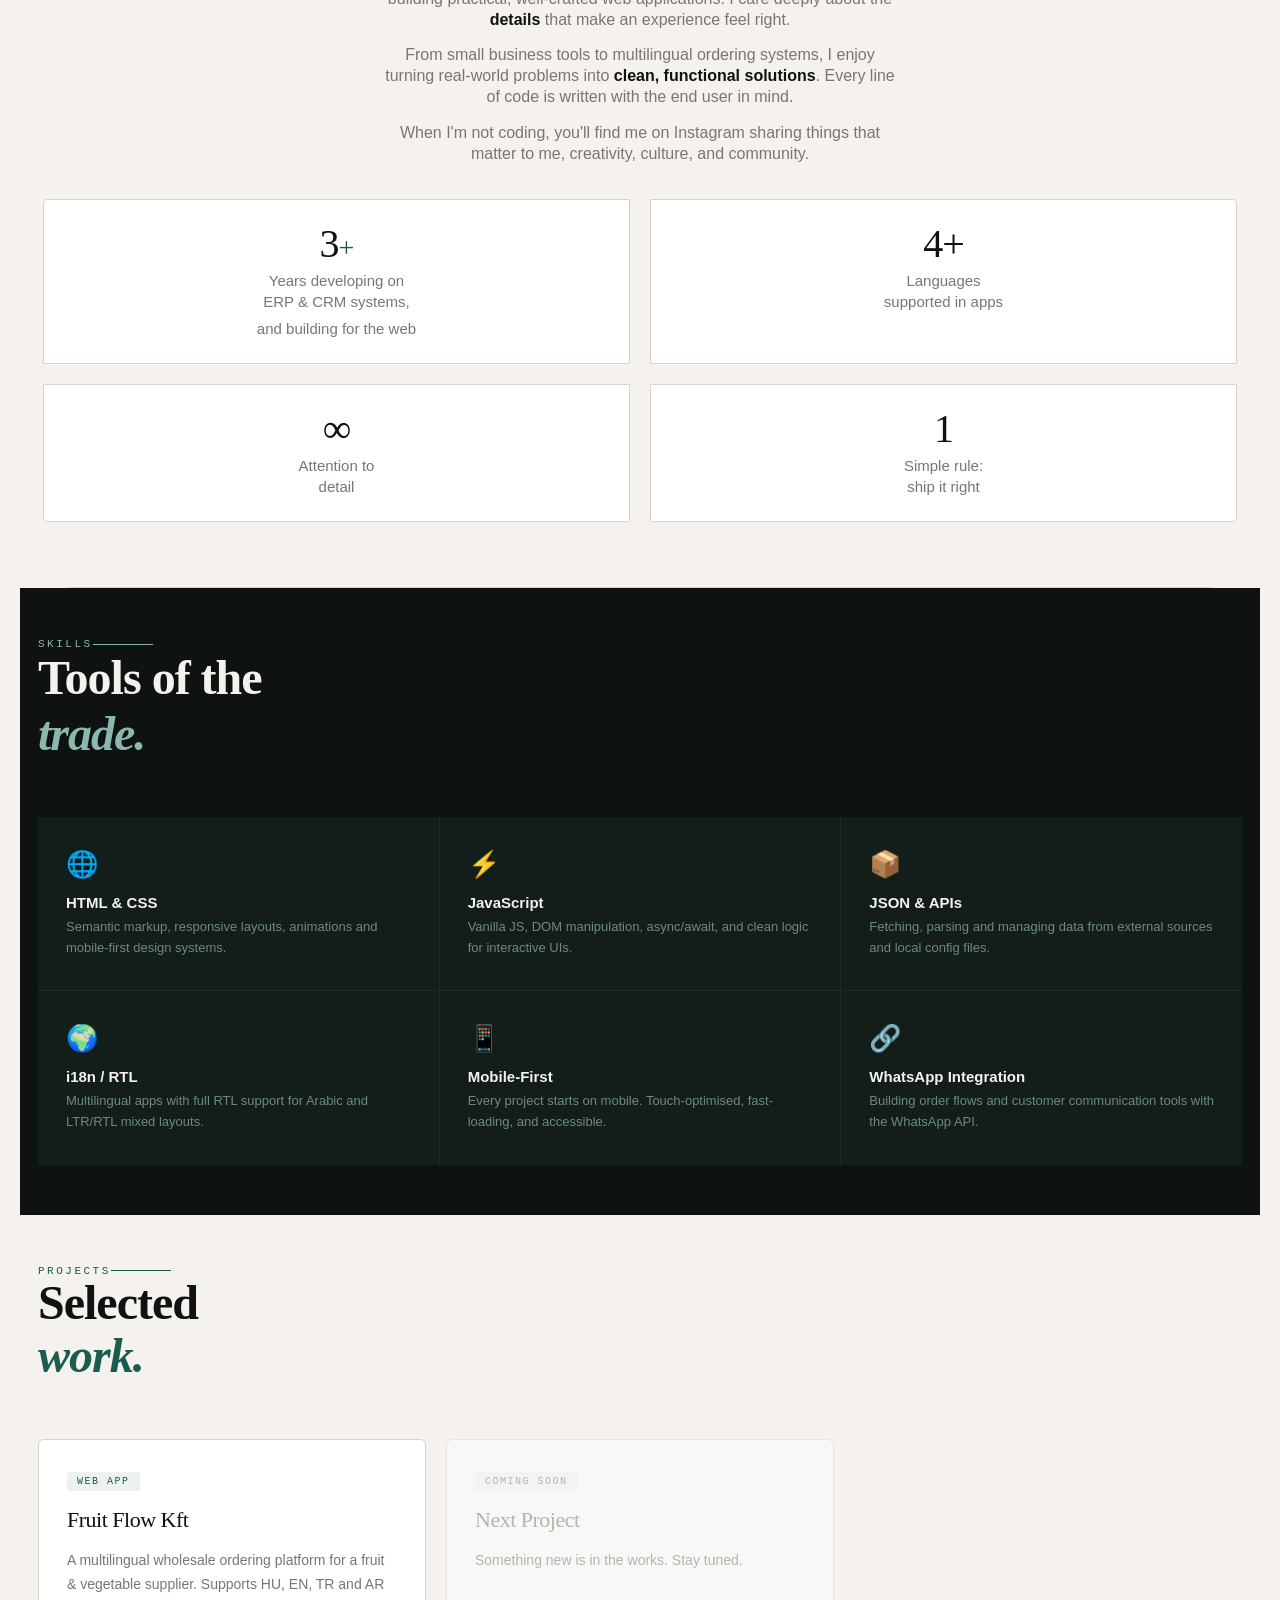
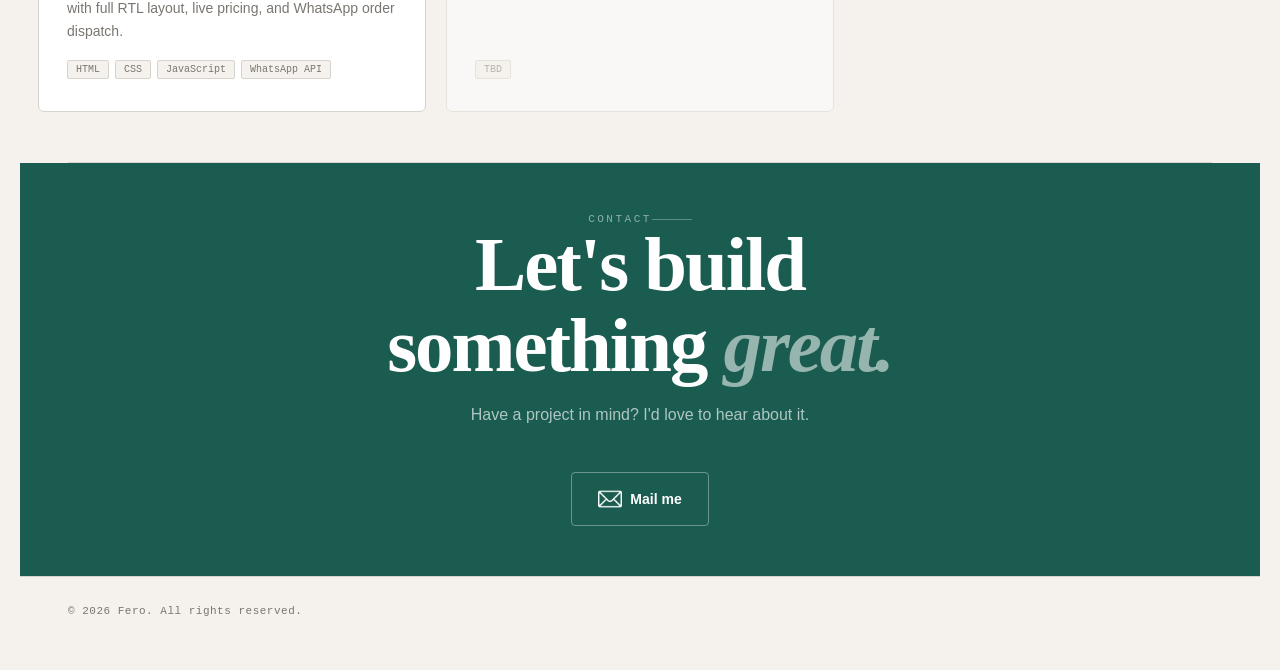
==== commit c0002af6: "Fix HTML encoding issues in index.html" ====
--- a/index.html
+++ b/index.html
@@ -199,7 +199,7 @@
     <p class="contact-sub reveal">Have a project in mind? I'd love to hear about it.</p>
     <div class="contact-links reveal">
       <a href="mailto:fero@dev-me.fruit-flow.com" class="contact-link">
-        <img src="images/mail.png" width="24" height="24" alt="Mail icon">
+        <img src="mail.png" width="24" height="24" alt="Mail icon">
         Mail me
       </a>
     </div>
